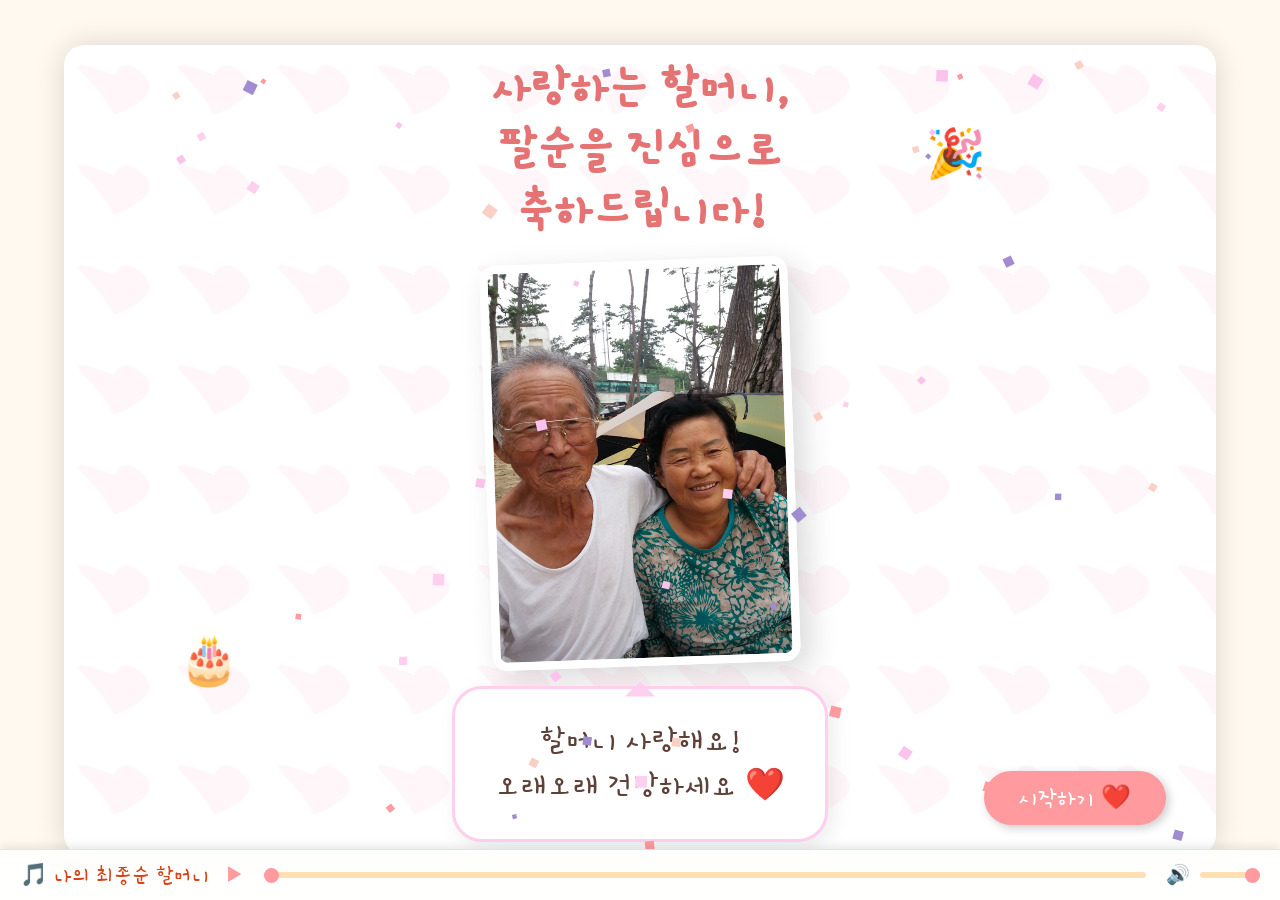
==== index.html @ 5b28b8ac "Add files via upload" ====
<!DOCTYPE html>
<html lang="ko">

<head>
    <meta charset="UTF-8">
    <meta name="viewport" content="width=device-width, initial-scale=1.0">
    <title>사랑하는 할머니의 팔순을 축하드립니다</title>
    <link rel="stylesheet" href="style.css">
</head>

<body>
    <div id="app">
        <!-- Intro -->
        <div class="page" id="intro">
            <div class="pictogram" style="top: 10%; right: 20%;">🎉</div>
            <div class="pictogram" style="bottom: 20%; left: 10%;">🎂</div>
            <h1>사랑하는 할머니,<br>팔순을 진심으로<br>축하드립니다!</h1>
            <div class="photo-container">
                <img src="img/1.jpg" alt="할머니 사진 메인">
            </div>
            <div class="speech-bubble">
                할머니 사랑해요! <br> 오래오래 건강하세요 ❤️
            </div>
        </div>

        <!-- Page 1 -->
        <div class="page">
            <div class="header">추억 하나</div>
            <div class="photo-container">
                <img src="img/2.jpg" alt="사진2">
                <div class="badge" style="top: 10%; right: 10%; transform: rotate(10deg);">사랑해요 ❤️</div>
            </div>
            <div class="speech-bubble">
                할머니의 환한 웃음이<br>저희에겐 가장 큰 행복이에요.
            </div>
            <div class="pictogram" style="top: 50px; right: 20px;">🌸</div>
        </div>

        <!-- Page 2 -->
        <div class="page">
            <div class="header">추억 둘</div>
            <div class="photo-container">
                <img src="img/3.jpg" alt="사진3">
                <img src="img/4.jpg" alt="사진4" style="margin-left: -20px; z-index: 2;">
                <div class="badge" style="bottom: 20%; left: 10%; transform: rotate(-5deg);">건강하세요 🌿</div>
            </div>
            <div class="speech-bubble">
                언제나 저희를 위해<br>기도해주시는 할머니,<br>감사합니다.
            </div>
        </div>

        <!-- Interstitial 1 -->
        <div class="page interstitial">
            <img src="img/watercolor_bouquet_1770448158924.png" class="illustration" alt="꽃다발">
            <div class="fancy-text">
                할머니의<br>모든 날들이<br>꽃처럼<br>아름답기를
            </div>
        </div>

        <!-- Page 3 -->
        <div class="page">
            <div class="header">소중한 시간</div>
            <div class="photo-container">
                <img src="img/5.jpg" alt="사진5">
            </div>
            <div class="speech-bubble">
                세상에서 제일 고운<br>우리 할머니 꽃길만 걸으세요!
            </div>
            <div class="pictogram" style="bottom: 100px; left: 20px;">🌹</div>
        </div>

        <!-- Page 4 -->
        <div class="page">
            <div class="header">사랑하는 가족과</div>
            <div class="photo-container">
                <img src="img/6.jpg" alt="사진6">
                <img src="img/7.jpg" alt="사진7" style="margin-left: -10px;">
            </div>
            <div class="speech-bubble">
                할머니 품처럼 따뜻한 곳은<br>세상 어디에도 없어요.
            </div>
        </div>

        <!-- Page 5 -->
        <div class="page">
            <div class="header">행복한 순간</div>
            <div class="photo-container">
                <img src="img/8.jpg" alt="사진8">
            </div>
            <div class="speech-bubble">
                팔순이라는 귀한 시간,<br>함께 할 수 있어 영광입니다.
            </div>
            <div class="pictogram" style="top: 15%; right: 10%;">🎁</div>
        </div>

        <!-- Page 6 -->
        <div class="page">
            <div class="photo-container">
                <img src="img/9.jpg" alt="사진9">
                <img src="img/10.jpg" alt="사진10">
            </div>
            <div class="speech-bubble">
                앞으로도 지금처럼<br>건강하고 즐겁게 지내세요.
            </div>
        </div>

        <!-- Page 7 -->
        <div class="page">
            <div class="photo-container">
                <img src="img/11.jpg" alt="사진11">
            </div>
            <div class="speech-bubble">
                할머니, 맛있는 거 많이 드시고<br>좋은 구경 많이 하러 가요!
            </div>
            <div class="pictogram" style="bottom: 150px; left: 10%;">✈️</div>
        </div>

        <!-- Page 8 -->
        <div class="page">
            <div class="photo-container">
                <img src="img/12.jpg" alt="사진12">
                <img src="img/13.jpg" alt="사진13">
            </div>
            <div class="speech-bubble">
                저희가 할머니께 받은 사랑<br>더 크게 보답할게요.
            </div>
        </div>

        <!-- Page 9 -->
        <div class="page">
            <div class="header">존경합니다</div>
            <div class="photo-container">
                <img src="img/15.jpg" alt="사진15">
            </div>
            <div class="speech-bubble">
                할머니의 지혜를<br>항상 본받고 싶어요.
            </div>
        </div>

        <!-- Page 10 -->
        <div class="page">
            <div class="photo-container">
                <img src="img/16.jpg" alt="사진16">
                <img src="img/17.jpg" alt="사진17" style="margin-top: 20px;">
            </div>
            <div class="speech-bubble">
                오래오래 저희 곁에<br>머물러 주세요.
            </div>
        </div>

        <!-- Interstitial 2 -->
        <div class="page interstitial">
            <img src="img/watercolor_sun_flowers_1770448140769.png" class="illustration" alt="햇살">
            <div class="fancy-text">
                따뜻한 햇살처럼<br>저희를 비춰주시는<br>할머니 사랑합니다
            </div>
        </div>

        <!-- Page 11 -->
        <div class="page">
            <div class="header">사랑합니다</div>
            <div class="photo-container">
                <img src="img/18.jpg" alt="사진18">
            </div>
            <div class="speech-bubble">
                할머니 사랑해요!<br>오늘 하루 가장 행복하세요.
            </div>
            <div class="pictogram" style="top: 20%; left: 10%;">❤️</div>
        </div>

        <!-- Page 12 -->
        <div class="page">
            <div class="photo-container">
                <img src="img/19.jpg" alt="사진19">
                <img src="img/20.jpg" alt="사진20" style="margin-left: -20px;">
                <div class="badge" style="top: 10%; left: 10%; transform: rotate(-10deg);">효도할게요 🙇</div>
            </div>
            <div class="speech-bubble">
                자나 깨나 자식 걱정,<br>이제는 저희가 호강시켜 드릴게요!
            </div>
        </div>

        <!-- Page 13 -->
        <div class="page">
            <div class="photo-container">
                <img src="img/21.jpg" alt="사진21">
                <img src="img/22.jpg" alt="사진22" style="margin-top: -10px;">
            </div>
            <div class="speech-bubble">
                할머니의 팔순을<br>가족 모두가 축하드려요!
            </div>
        </div>

        <!-- Page 14 -->
        <div class="page">
            <div class="photo-container">
                <img src="img/23.jpg" alt="사진23">
                <img src="img/24.jpg" alt="사진24">
            </div>
            <div class="speech-bubble">
                세상에서 제일 멋진<br>우리 할머니 최고!
            </div>
            <div class="pictogram" style="bottom: 50px; right: 50px;">👍</div>
        </div>

        <!-- Interstitial 3 -->
        <div class="page interstitial">
            <img src="img/watercolor_heart_love_1770448173517.png" class="illustration" alt="사랑">
            <div class="fancy-text">
                할머니의<br>사랑에<br>항상 감사드려요
            </div>
        </div>

        <!-- Interstitial 3 -->
        <div class="page interstitial">
            <img src="img/watercolor_heart_love_1770448173517.png" class="illustration" alt="사랑">
            <div class="fancy-text">
                할머니의<br>사랑에<br>항상 감사드려요
            </div>
        </div>

        <!-- Letter: Minah -->
        <div class="page">
            <div class="letter-section">
                <h2>사랑하는 민아가</h2>
                <p>
                    할머니 생신 축하드려요 ❤️<br>
                    저희 엄마 이모 삼촌들 낳아주셔서 감사하고<br>
                    오래오래 건강하세요!
                </p>
                <div class="letter-from">- 손녀 민아 올림 -</div>
            </div>
            <div class="pictogram" style="top: 20%; right: 10%;">🎂</div>
        </div>

        <!-- Letter: Dongjun -->
        <div class="page">
            <div class="letter-section">
                <h2>사랑하는 동준이가</h2>
                <p style="text-align: justify; font-size: 1.8rem;">
                    할머니! 동준입니다.<br><br>
                    글로 남기는 건 처음인 것 같아요. 막상 쓰려니 무슨 이야기를 해야 할까 싶어서 조금은 어렵네요.<br>
                    팔순 축하드려요. 생각보다 시간이 빨리 흘러서 벌써 지난 잔치로부터도 10년이 흘렀고, 저도 이제는 다 자라 성인이 되었어요.<br><br>
                    지금 생각해보니 옛날 어릴 적부터 있었던 추억들이 스쳐 지나가네요. 꼬마 때 앞마당에서 이것저것 구워먹으며 놀던 기억도, 포도봉봉 사러 동네 전체를 돌아다니던 기억도, 미꾸라지
                    잡으러 다니고 텃밭에서 고구마 캐던 기억도요.<br><br>
                    이런 소중한 경험들도 언제 다시 할 수 있을지는 모르겠지만, 앞으로도 다 같이 더 많은 추억을 쌓아가려면 늘 건강히 계셔야 해요. 모두가 서로 무탈히 지내야 웃으며 만나 즐겁게
                    무언가를 할 수 있을 테니까요.<br><br>
                    언젠가 힘이 들 땐 옛날의 추억들, 그리고 쌓아 갈 기억들을 생각해 주셨으면 좋겠어요. 심적으로 의지할 때도 있을 테고, 물리적으로 의지해야 할 때도 있겠지만, 그럴 때마다 저희는
                    할머니 편이라는 걸 기억해 주세요.<br><br>
                    다시 한 번 팔순 축하드리고, 늘 건강하시길 기원하겠습니다.
                </p>
                <div class="letter-from">- 손자 동준 올림 -</div>
            </div>
        </div>

        <!-- Letter: Juwon -->
        <div class="page">
            <div class="letter-section">
                <h2>사랑하는 주원이가</h2>
                <p>
                    할머니 여든 번째 생신을 진심으로 축하드려요!!<br>
                    앞으로도 지금처럼 밝게 웃으시고,<br>
                    맛있는 것도 많이 드시면서 매일매일 행복하게 보내셨으면 좋겠어요!!<br><br>
                    저도 할머니의 자랑스러운 손녀가 될 수 있도록 더 열심히 노력할게요.<br>
                    할머니도 건강하고 즐겁게 곁에 오래오래 계셔주세요!<br>
                    팔순 생신 축하드려요!!
                </p>
                <div class="letter-from">- 손녀 주원 올림 -</div>
            </div>
            <div class="pictogram" style="bottom: 20%; left: 10%;">🍀</div>
        </div>

        <!-- Letter: Juhyeop -->
        <div class="page">
            <div class="letter-section">
                <h2>사랑하는 주협이가</h2>
                <p>
                    할머니 팔순을 진심으로 축하드려요!<br>
                    항상 저희를 위해 기도해주시고 사랑해주셔서 감사합니다.<br>
                    앞으로는 자주 찾아뵙고 연락도 더 자주 드리는<br>
                    그런 살가운 손자가 되도록 노력할게요.<br>
                    아프지 마시고 오래오래 건강하세요!<br>
                    사랑합니다!!
                </p>
                <div class="letter-from">- 손자 주협 올림 -</div>
            </div>
            <div class="pictogram" style="top: 15%; right: 15%;">🎁</div>
        </div>

        <!-- Lyrics Page -->
        <div class="page">
            <div class="lyrics-container">
                <div class="album-art">
                    <div class="slideshow-wrapper">
                        <img id="slideImg1" src="img/1.jpg" class="active" alt="Album Art">
                        <img id="slideImg2" src="img/2.jpg" alt="Album Art Next">
                    </div>
                    <div class="vinyl-record"></div>
                </div>
                <div class="lyrics-scroll">
                    <h2>🎵 나의 최종순 할머니</h2>
                    <p class="lyrics-text">
                        최종순 우리 할머니 당신의 이름을 불러봅니다<br>
                        가장 높은 곳에서 순하게 피어난 한 송이 꽃처럼<br>
                        평생을 가족의 그늘이 되어주신 고마운 분<br>
                        어린 시절 나의 손을 잡고 걷던 그 골목길마다<br>
                        할머니의 따스한 숨결이 여전히 남아있네요<br>
                        세상 그 무엇보다 귀한 나의 최종순 할머니<br><br>

                        우리 엄마 정성으로 키워내고 또 우리를 품어주며<br>
                        당신의 계절은 언제나 우리를 향해 있었죠<br>
                        굽어버린 등 위로 내려앉은 팔십 년의 세월<br>
                        그 깊은 주름마다 우리가 받은 사랑이 담겨있네요<br>
                        모진 풍파 속에서도 미소를 잃지 않으셨던 당신은<br>
                        우리 가족의 가장 든든한 뿌리였습니다<br><br>

                        이제야 보입니다 당신의 뒷모습이<br>
                        희생이라는 단어로도 다 담지 못할 그 큰 사랑이<br><br>

                        할머니 우리 할머니 나의 최종순 할머니<br>
                        여든 번의 사계절을 묵묵히 지켜온 든든한 나무<br>
                        이제는 무거운 짐 모두 다 우리에게 맡기고<br>
                        오직 당신만을 위한 고운 봄날만 보내세요<br>
                        오래오래 우리 곁에 빛이 되어주세요 사랑합니다<br><br>

                        새벽같이 일어나 정성껏 지으신 따뜻한 밥상<br>
                        김이 모락모락 나는 그 온기가 그리울 때면<br>
                        할머니가 계신 곳으로 나의 마음이 먼저 달려가요<br>
                        당신이 가르쳐준 다정함으로 우리도 자라났죠<br>
                        세상 그 어떤 보석보다 빛나는 나의 할머니<br>
                        존재만으로도 우리에겐 큰 힘이 됩니다<br><br>

                        세월의 강을 건너 하얗게 변해버린 머릿결<br>
                        그건 당신이 치열하게 살아오신 영광의 훈장<br>
                        남은 생의 모든 날들은 우리가 가득 채워드릴게요<br>
                        슬픔은 멀리 기쁨은 아주 가까이 머물 수 있게<br><br>

                        할머니 우리 할머니 나의 최종순 할머니<br>
                        여든 번의 사계절을 묵묵히 지켜온 든든한 나무<br>
                        이제는 무거운 짐 모두 다 우리에게 맡기고<br>
                        오직 당신만을 위한 고운 봄날만 보내세요<br>
                        오래오래 우리 곁에 빛이 되어주세요 사랑합니다<br><br>

                        최종순 할머니 당신의 팔순을 진심으로 축하드려요<br>
                        건강하게 우리 곁에 계셔주세요<br>
                        정말 고맙습니다 그리고 사랑합니다
                    </p>
                </div>
            </div>
        </div>

        <!-- Outro -->
        <div class="page" id="outro">
            <div class="pictogram" style="top: 5%; left: 50%; transform: translateX(-50%);">💖</div>
            <h1>할머니,<br>생신 축하드려요!</h1>
            <div class="collage-container" id="collageContainer">
                <!-- Javascript will populate scattered images -->
            </div>
            <div class="speech-bubble" style="margin-top: 10px; z-index: 50; position: relative;">
                - 사랑하는 가족 일동 올림 -
            </div>
        </div>

        <div class="nav-buttons">
            <button id="prevBtn" style="display: none;">이전</button>
            <button id="nextBtn">시작하기 ❤️</button>
        </div>

        <audio id="bgMusic" loop>
            <source src="할머니.mp3" type="audio/mpeg">
        </audio>
    </div>

    <!-- Image Modal -->
    <div id="imageModal" class="modal">
        <span class="close-modal">&times;</span>
        <img class="modal-content" id="modalImg">
    </div>

    <div class="audio-player">
        <div class="player-info">
            <span class="player-title">🎵 나의 최종순 할머니</span>
        </div>
        <div class="player-controls">
            <button id="playerPlayBtn" class="control-btn">▶</button>
            <input type="range" id="progressBar" value="0" min="0" max="100" step="1">
            <span class="volume-icon">🔊</span>
            <input type="range" id="volumeBar" value="1" min="0" max="1" step="0.1">
        </div>
    </div>

    <script src="script.js"></script>
</body>

</html>
---- style.css ----
@import url('https://fonts.googleapis.com/css2?family=Gamja+Flower&family=Noto+Serif+KR:wght@400;700&display=swap');

:root {
    --primary-color: #ff9a9e;
    --secondary-color: #fecfef;
    --text-color: #5d4037;
    --bg-color: #fff9f0;
    --bubble-bg: #ffffff;
}

* {
    box-sizing: border-box;
    margin: 0;
    padding: 0;
}

body {
    font-family: 'Gamja Flower', cursive;
    background-color: var(--bg-color);
    color: var(--text-color);
    display: flex;
    justify-content: center;
    align-items: center;
    min-height: 100vh;
    margin: 0;
    overflow: hidden;
}

#app {
    width: 90vw;
    height: 90vh;
    max-width: 1200px;
    /* PC friendly */
    position: relative;
    background: white;
    box-shadow: 0 0 30px rgba(0, 0, 0, 0.15);
    border-radius: 20px;
    overflow: hidden;
    display: flex;
    flex-direction: column;
}

.page {
    position: absolute;
    top: 0;
    left: 0;
    width: 100%;
    height: 100%;
    padding: 40px;
    display: flex;
    flex-direction: row;
    /* Side by side on PC */
    justify-content: center;
    align-items: center;
    opacity: 0;
    pointer-events: none;
    transition: all 0.6s ease-in-out;
    background: url('data:image/svg+xml;utf8,<svg width="100" height="100" viewBox="0 0 100 100" xmlns="http://www.w3.org/2000/svg"><path d="M50 30 Q60 10 80 30 T50 70 Q40 50 20 30 T50 30" fill="%23fff0f5" opacity="0.6"/></svg>') repeat;
}

.page.active {
    opacity: 1;
    pointer-events: all;
    z-index: 10;
}

/* Header style for inside pages */
.header {
    position: absolute;
    top: 30px;
    left: 0;
    width: 100%;
    text-align: center;
    font-size: 2rem;
    color: #8d6e63;
    z-index: 5;
}

/* Flex item 1: Images */
.photo-container {
    flex: 1.2;
    height: 100%;
    display: flex;
    justify-content: center;
    align-items: center;
    position: relative;
}

.photo-container img {
    max-width: 90%;
    max-height: 70vh;
    /* Bigger on PC */
    object-fit: contain;
    border-radius: 15px;
    box-shadow: 10px 10px 30px rgba(0, 0, 0, 0.15);
    border: 8px solid white;
    transform: rotate(-2deg);
    transition: transform 0.3s;
}

.photo-container img:hover {
    transform: scale(1.02) rotate(0deg);
    z-index: 10;
}

.photo-container img:nth-child(2) {
    position: absolute;
    transform: rotate(3deg) translate(20px, 20px);
}

/* Flex item 2: Text/Speech Bubble */
.content-section {
    /* Removed flex properties from here */
    padding: 20px;
    position: relative;
}

/* We need to wrap text in a specific class in HTML or just target speech-bubble */
.speech-bubble {
    flex: 0.8;
    display: flex;
    flex-direction: column;
    justify-content: center;
    align-items: center;

    background: var(--bubble-bg);
    border-radius: 30px;
    padding: 30px 40px;
    margin-left: 30px;
    position: relative;
    box-shadow: 5px 5px 20px rgba(0, 0, 0, 0.08);
    font-size: 2.2rem;
    /* Even larger */
    line-height: 1.4;
    border: 4px solid var(--secondary-color);
    max-width: 50%;
    /* Wider bubbles */
    min-width: 350px;
    animation: float-bubble 4s ease-in-out infinite;
    /* Floating effect */
}

@keyframes float-bubble {
    0% {
        transform: translateY(0px) rotate(0deg);
    }

    50% {
        transform: translateY(-10px) rotate(1deg);
    }

    100% {
        transform: translateY(0px) rotate(0deg);
    }
}

.speech-bubble::after {
    content: '';
    position: absolute;
    top: 50%;
    left: -15px;
    /* Point to left (image) */
    transform: translateY(-50%);
    border-width: 15px 15px 15px 0;
    border-style: solid;
    border-color: transparent var(--secondary-color) transparent transparent;
    border-left: 0;
}

/* Letter Style */
.letter-section {
    width: 80%;
    height: 80%;
    background: #fffdf5;
    border: 2px dashed #d7ccc8;
    padding: 40px;
    overflow-y: auto;
    /* Allow scrolling for long letters */
    font-family: 'Gamja Flower', cursive;
    font-size: 2rem;
    line-height: 1.8;
    text-align: left;
    box-shadow: 10px 10px 0px rgba(0, 0, 0, 0.05);
    position: relative;
}

.letter-section h2 {
    border-bottom: 2px solid #ffccbc;
    display: inline-block;
    margin-bottom: 20px;
    font-family: 'Noto Serif KR', serif;
    color: #5d4037;
    font-size: 2.5rem;
}

.letter-from {
    text-align: right;
    margin-top: 30px;
    font-size: 2.2rem;
    color: #8d6e63;
}

/* Specific overrides for Intro/Outro centered layout */
#intro,
#outro {
    flex-direction: column;
    text-align: center;
    justify-content: center;
    /* Center vertically */
    padding: 20px;
}

#intro h1,
#outro h1 {
    font-size: 3rem;
    /* Slightly smaller */
    margin-bottom: 10px;
    z-index: 20;
    /* Ensure text is above image */
    position: relative;
    text-shadow: 2px 2px 0px white;
    /* Readability */
}

#intro .photo-container,
#outro .photo-container {
    flex: unset;
    height: 45vh;
    /* Reduced from 50vh */
    width: 100%;
    margin: 10px 0;
    z-index: 5;
    /* Lower than text */
}

#intro .photo-container img,
#outro .photo-container img {
    max-height: 100%;
    max-width: 90%;
    object-fit: contain;
}

#intro .speech-bubble,
#outro .speech-bubble {
    flex: unset;
    width: auto;
    max-width: 90%;
    margin-left: 0;
    font-size: 2rem;
    animation: float-bubble 5s ease-in-out infinite alternate;
    z-index: 20;
    /* Ensure text is above image */
    margin-top: 10px;
    border: 3px solid var(--secondary-color);
}

#intro .speech-bubble::after,
#outro .speech-bubble::after {
    top: -15px;
    left: 50%;
    transform: translateX(-50%) rotate(90deg);
    /* Point up */
    border-width: 15px 15px 15px 0;
}

/* Badge Style (Small word bubbles) */
.badge {
    position: absolute;
    background: white;
    padding: 8px 15px;
    border-radius: 20px;
    font-family: 'Gamja Flower', cursive;
    font-weight: bold;
    color: #d84315;
    box-shadow: 2px 2px 5px rgba(0, 0, 0, 0.2);
    z-index: 15;
    font-size: 1.4rem;
    border: 2px solid #ffccbc;
    animation: bounce 2s infinite;
}

@keyframes bounce {

    0%,
    20%,
    50%,
    80%,
    100% {
        transform: translateY(0);
    }

    40% {
        transform: translateY(-10px);
    }

    60% {
        transform: translateY(-5px);
    }
}

canvas#confetti {
    position: absolute;
    top: 0;
    left: 0;
    width: 100%;
    height: 100%;
    pointer-events: none;
    z-index: 50;
}

/* Interstitial Page Style */
.interstitial {
    background: linear-gradient(120deg, #fdfbfb 0%, #ebedee 100%);
    flex-direction: column !important;
    /* Force column */
    justify-content: center;
}

.illustration {
    max-width: 80%;
    max-height: 40vh;
    margin-bottom: 20px;
    filter: drop-shadow(0 5px 15px rgba(0, 0, 0, 0.1));
    animation: pulse 3s infinite ease-in-out;
}

.fancy-text {
    font-size: 3rem;
    font-family: 'Noto Serif KR', serif;
    color: #5d4037;
    line-height: 1.4;
    text-shadow: 2px 2px 4px rgba(0, 0, 0, 0.1);
    background: -webkit-linear-gradient(#fad0c4, #ffd1ff);
    -webkit-background-clip: text;
    -webkit-text-fill-color: transparent;
    /* Gradient text */
    text-shadow: none;
    /* Reset shadow for gradient text */
    font-weight: bold;
    position: relative;
    z-index: 10;
}

/* Add a stroke to make gradient text readable if needed, or just use solid color */
.fancy-text {
    -webkit-text-stroke: 1px #d84315;
}

@keyframes pulse {
    0% {
        transform: scale(1);
    }

    50% {
        transform: scale(1.1);
    }

    100% {
        transform: scale(1);
    }
}

h1 {
    font-size: 3.5rem;
    margin-bottom: 10px;
    color: #e57373;
    text-shadow: 2px 2px 0px white;
}

.nav-buttons {
    position: absolute;
    bottom: 30px;
    right: 50px;
    left: auto;
    width: auto;
    gap: 20px;
    display: flex;
    z-index: 20;
}

button {
    background: var(--primary-color);
    color: white;
    border: none;
    padding: 12px 35px;
    font-size: 1.5rem;
    border-radius: 50px;
    cursor: pointer;
    font-family: 'Gamja Flower', cursive;
    box-shadow: 3px 3px 10px rgba(0, 0, 0, 0.2);
    transition: all 0.2s;
}

button:hover {
    transform: translateY(-3px);
    box-shadow: 3px 6px 15px rgba(0, 0, 0, 0.3);
}

.pictogram {
    font-size: 3rem;
    position: absolute;
    animation: float 3s ease-in-out infinite;
    z-index: 1;
}

/* Mobile Responsive */
@media (max-width: 768px) {
    #app {
        width: 100%;
        height: 100vh;
        border-radius: 0;
    }

    .page {
        flex-direction: column;
        padding: 20px;
    }

    .photo-container {
        flex: unset;
        height: 45vh;
        width: 100%;
    }

    .photo-container img {
        max-height: 40vh;
    }

    .speech-bubble {
        flex: unset;
        width: 90%;
        max-width: 90%;
        margin-left: 0;
        margin-top: 20px;
        font-size: 1.4rem;
        min-width: unset;
    }

    .speech-bubble::after {
        top: -15px;
        left: 50%;
        transform: translateX(-50%) rotate(90deg);
        /* Point up */
        border-width: 15px 15px 15px 0;
        /* Reset */
    }

    .nav-buttons {
        width: 100%;
        left: 0;
        bottom: 20px;
        justify-content: center;
        padding: 0 20px;
        right: auto;
    }

    h1 {
        font-size: 2.5rem;
    }
}

/* Audio Player */
.audio-player {
    position: fixed;
    bottom: 0;
    left: 0;
    width: 100%;
    background: rgba(255, 255, 255, 0.9);
    backdrop-filter: blur(5px);
    padding: 10px 20px;
    display: flex;
    justify-content: space-between;
    align-items: center;
    box-shadow: 0 -2px 10px rgba(0, 0, 0, 0.1);
    z-index: 100;
    border-top: 1px solid #ffd1ff;
    flex-wrap: wrap;
    /* allow wrapping on small mobile */
}

.player-title {
    font-family: 'Gamja Flower', cursive;
    font-size: 1.4rem;
    color: #d84315;
    margin-right: 15px;
    white-space: nowrap;
}

.player-controls {
    display: flex;
    align-items: center;
    flex-grow: 1;
    gap: 10px;
}

.control-btn {
    background: none;
    border: none;
    font-size: 1.5rem;
    color: var(--primary-color);
    cursor: pointer;
    box-shadow: none;
    padding: 0;
}

.control-btn:hover {
    transform: scale(1.1);
    box-shadow: none;
}

input[type=range] {
    -webkit-appearance: none;
    height: 6px;
    background: #ffe0b2;
    border-radius: 5px;
    outline: none;
    cursor: pointer;
}

input[type=range]::-webkit-slider-thumb {
    -webkit-appearance: none;
    width: 15px;
    height: 15px;
    background: var(--primary-color);
    border-radius: 50%;
    cursor: pointer;
}

#progressBar {
    flex-grow: 1;
    margin: 0 10px;
}

#volumeBar {
    width: 60px;
}

.volume-icon {
    font-size: 1.2rem;
}

@media (max-width: 600px) {
    .audio-player {
        padding-bottom: 20px;
        /* Safe area for swipe bar */
        justify-content: center;
    }

}

/* Lyrics Page Styles */
.lyrics-container {
    display: flex;
    width: 90%;
    height: 80%;
    background: white;
    border-radius: 20px;
    box-shadow: 0 10px 30px rgba(0, 0, 0, 0.1);
    overflow: hidden;
    position: relative;
    border: 1px solid #eee;
}

.album-art {
    flex: 1;
    background: #fdfbfb;
    display: flex;
    justify-content: center;
    align-items: center;
    position: relative;
    padding: 20px;
    flex-direction: column;
}

.album-art img {
    width: 250px;
    height: 250px;
    border-radius: 10px;
    box-shadow: 0 5px 15px rgba(0, 0, 0, 0.2);
    z-index: 2;
    object-fit: cover;
}

.vinyl-record {
    width: 240px;
    height: 240px;
    background: #333;
    border-radius: 50%;
    position: absolute;
    top: 50%;
    left: 55%;
    /* Stick out a bit */
    transform: translate(-50%, -50%);
    z-index: 1;
    border: 5px solid #111;
    background: repeating-radial-gradient(#333,
            #333 10px,
            #444 11px,
            #444 12px);
    animation: spin 5s linear infinite;
}

@keyframes spin {
    0% {
        transform: translate(-50%, -50%) rotate(0deg);
    }

    100% {
        transform: translate(-50%, -50%) rotate(360deg);
    }
}

.lyrics-scroll {
    flex: 1;
    padding: 30px;
    overflow-y: auto;
    background: #fffdf5;
    text-align: center;
    position: relative;
}

.lyrics-scroll h2 {
    font-family: 'Gamja Flower', cursive;
    color: #d84315;
    margin-bottom: 20px;
    font-size: 2.5rem;
    position: sticky;
    top: 0;
    background: rgba(255, 253, 245, 0.95);
    /* More opaque */
    backdrop-filter: blur(5px);
    padding: 15px 0;
    z-index: 10;
    border-bottom: 2px solid #ffe0b2;
    text-shadow: 1px 1px 2px rgba(0, 0, 0, 0.1);
}

.lyrics-text {
    font-family: 'Noto Serif KR', serif;
    font-size: 1.2rem;
    line-height: 2;
    /* More breathing room */
    color: #555;
    padding-top: 10px;
}

/* Slideshow Wrapper */
.slideshow-wrapper {
    position: relative;
    width: 250px;
    height: 250px;
    z-index: 2;
}

.slideshow-wrapper img {
    position: absolute;
    top: 0;
    left: 0;
    width: 100%;
    height: 100%;
    border-radius: 10px;
    box-shadow: 0 5px 15px rgba(0, 0, 0, 0.2);
    object-fit: cover;
    transition: opacity 1.5s ease-in-out;
    /* Smooth dissolve */
    opacity: 0;
}

.slideshow-wrapper img.active {
    opacity: 1;
}

/* Outro Collage Styles: Scattered Pile */
.collage-container {
    position: relative;
    width: 100%;
    height: 60vh;
    margin: 20px 0;
    border-radius: 15px;
    overflow: hidden;
    /* Keep inside container */
    background: rgba(255, 255, 255, 0.3);
    /* Slight bg to see boundaries */
}

.collage-photo {
    position: absolute;
    width: 120px;
    height: auto;
    border: 5px solid white;
    box-shadow: 2px 2px 10px rgba(0, 0, 0, 0.2);
    cursor: pointer;
    transition: transform 0.3s ease, z-index 0.3s;
    user-select: none;
}

.collage-photo:hover {
    transform: scale(1.2) rotate(0deg) !important;
    z-index: 100 !important;
    box-shadow: 5px 10px 20px rgba(0, 0, 0, 0.3);
}

/* Modal Styles */
.modal {
    display: none;
    position: fixed;
    z-index: 2000;
    padding-top: 50px;
    left: 0;
    top: 0;
    width: 100%;
    height: 100%;
    overflow: auto;
    background-color: rgba(0, 0, 0, 0.8);
    backdrop-filter: blur(5px);
}

.modal-content {
    margin: auto;
    display: block;
    max-width: 90%;
    max-height: 90%;
    border-radius: 10px;
    box-shadow: 0 0 20px rgba(255, 255, 255, 0.2);
    animation: zoomIn 0.3s;
}

.close-modal {
    position: absolute;
    top: 20px;
    right: 35px;
    color: #f1f1f1;
    font-size: 40px;
    font-weight: bold;
    cursor: pointer;
    z-index: 2001;
}

@keyframes zoomIn {
    from {
        transform: scale(0)
    }

    to {
        transform: scale(1)
    }
}

/* Mobile Collage */
@media (max-width: 768px) {
    .slideshow-wrapper {
        width: 120px;
        height: 120px;
    }

    .collage-photo {
        width: 80px;
        border-width: 3px;
    }
}

@media (max-width: 768px) {
    .lyrics-container {
        flex-direction: column;
    }

    .album-art {
        flex: 0 0 200px;
        padding: 10px;
    }

    .album-art img {
        width: 120px;
        height: 120px;
    }

    .vinyl-record {
        width: 110px;
        height: 110px;
        left: 60%;
    }

    .lyrics-scroll {
        padding: 20px;
    }
}
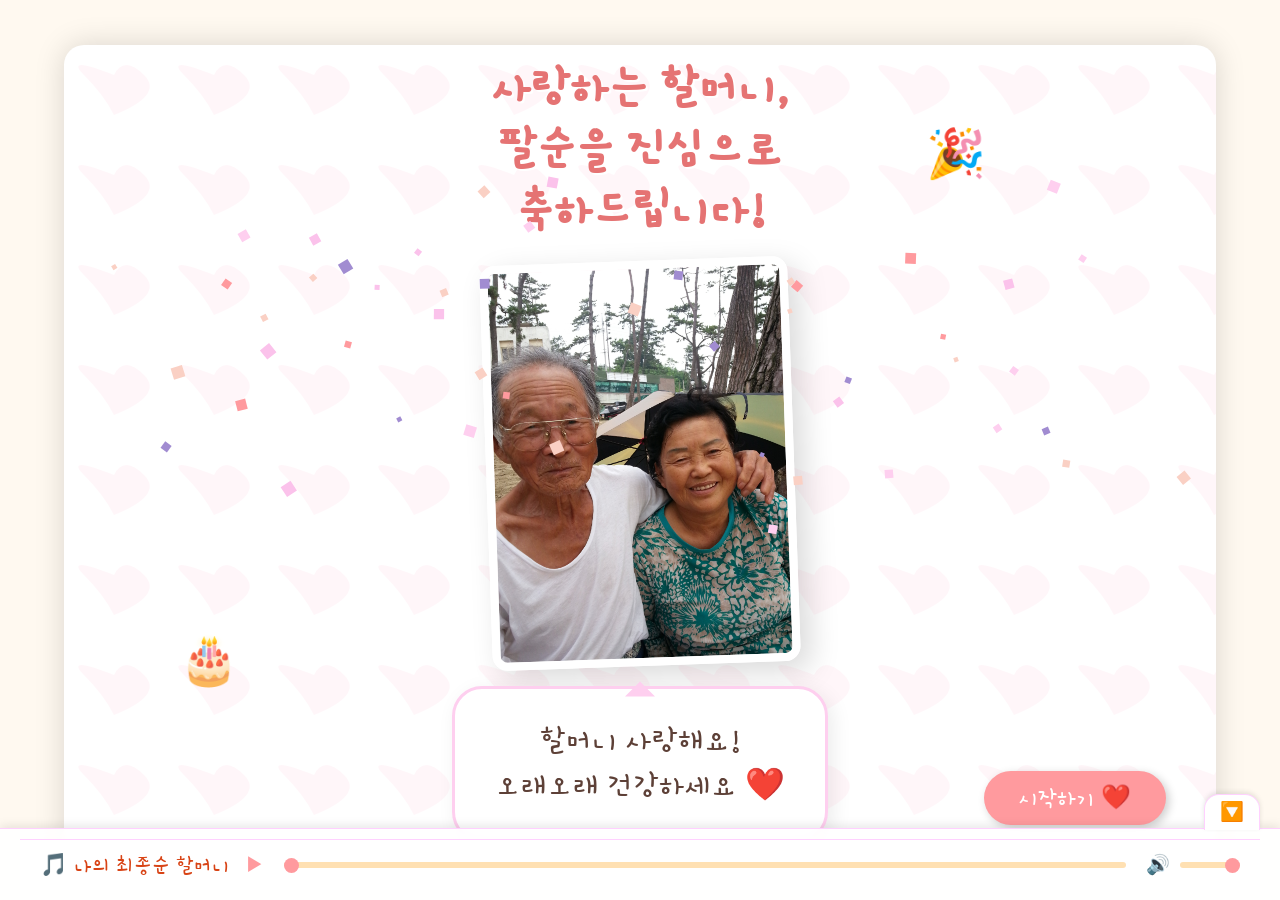
==== commit bf23dd5e: "Add files via upload" ====
--- a/index.html
+++ b/index.html
@@ -377,15 +377,18 @@
         <img class="modal-content" id="modalImg">
     </div>
 
-    <div class="audio-player">
-        <div class="player-info">
-            <span class="player-title">🎵 나의 최종순 할머니</span>
-        </div>
-        <div class="player-controls">
-            <button id="playerPlayBtn" class="control-btn">▶</button>
-            <input type="range" id="progressBar" value="0" min="0" max="100" step="1">
-            <span class="volume-icon">🔊</span>
-            <input type="range" id="volumeBar" value="1" min="0" max="1" step="0.1">
+    <div class="audio-player" id="audioPlayer">
+        <button class="toggle-player-btn" id="togglePlayerBtn">🔽</button>
+        <div class="player-content-wrapper">
+            <div class="player-info">
+                <span class="player-title">🎵 나의 최종순 할머니</span>
+            </div>
+            <div class="player-controls">
+                <button id="playerPlayBtn" class="control-btn">▶</button>
+                <input type="range" id="progressBar" value="0" min="0" max="100" step="1">
+                <span class="volume-icon">🔊</span>
+                <input type="range" id="volumeBar" value="1" min="0" max="1" step="0.1">
+            </div>
         </div>
     </div>
 
--- a/style.css
+++ b/style.css
@@ -469,13 +469,60 @@
     backdrop-filter: blur(5px);
     padding: 10px 20px;
     display: flex;
-    justify-content: space-between;
-    align-items: center;
+    flex-direction: column;
     box-shadow: 0 -2px 10px rgba(0, 0, 0, 0.1);
     z-index: 100;
     border-top: 1px solid #ffd1ff;
+    transition: transform 0.3s ease-in-out;
+}
+
+.audio-player.minimized {
+    transform: translateY(calc(100% - 30px));
+    /* Hide most of it, leave tab */
+    padding: 0;
+    background: transparent;
+    border: none;
+    box-shadow: none;
+    pointer-events: none;
+    /* Let clicks pass through empty space */
+}
+
+/* Wrapper to hold content */
+.player-content-wrapper {
+    display: flex;
+    justify-content: space-between;
+    align-items: center;
     flex-wrap: wrap;
-    /* allow wrapping on small mobile */
+    width: 100%;
+    pointer-events: auto;
+    /* Re-enable clicks */
+    background: rgba(255, 255, 255, 0.95);
+    padding: 10px 20px;
+    border-top: 1px solid #ffd1ff;
+}
+
+.toggle-player-btn {
+    position: absolute;
+    top: -35px;
+    right: 20px;
+    background: white;
+    border: 1px solid #ffd1ff;
+    border-bottom: none;
+    padding: 5px 15px;
+    border-radius: 15px 15px 0 0;
+    cursor: pointer;
+    font-size: 1.2rem;
+    box-shadow: 0 -2px 5px rgba(0, 0, 0, 0.1);
+    z-index: 101;
+    pointer-events: auto;
+    transition: background 0.2s;
+}
+
+.audio-player.minimized .toggle-player-btn {
+    top: -35px;
+    /* Stay visible */
+    background: #fff0f5;
+    /* Highlight when minimized */
 }
 
 .player-title {
@@ -510,6 +557,7 @@
 
 input[type=range] {
     -webkit-appearance: none;
+    appearance: none;
     height: 6px;
     background: #ffe0b2;
     border-radius: 5px;
@@ -519,6 +567,7 @@
 
 input[type=range]::-webkit-slider-thumb {
     -webkit-appearance: none;
+    appearance: none;
     width: 15px;
     height: 15px;
     background: var(--primary-color);
@@ -541,11 +590,27 @@
 
 @media (max-width: 600px) {
     .audio-player {
+        justify-content: center;
+    }
+
+    .player-content-wrapper {
+        justify-content: center;
         padding-bottom: 20px;
-        /* Safe area for swipe bar */
-        justify-content: center;
-    }
-
+    }
+
+    .player-controls {
+        width: 100%;
+        margin-top: 5px;
+    }
+
+    /* Add padding to body or nav-buttons to account for player height */
+    .nav-buttons {
+        bottom: 90px;
+        /* Push buttons up so they are above the player */
+        transition: bottom 0.3s;
+    }
+
+    /* When minimized, nav buttons can go lower? Optional */
 }
 
 /* Lyrics Page Styles */
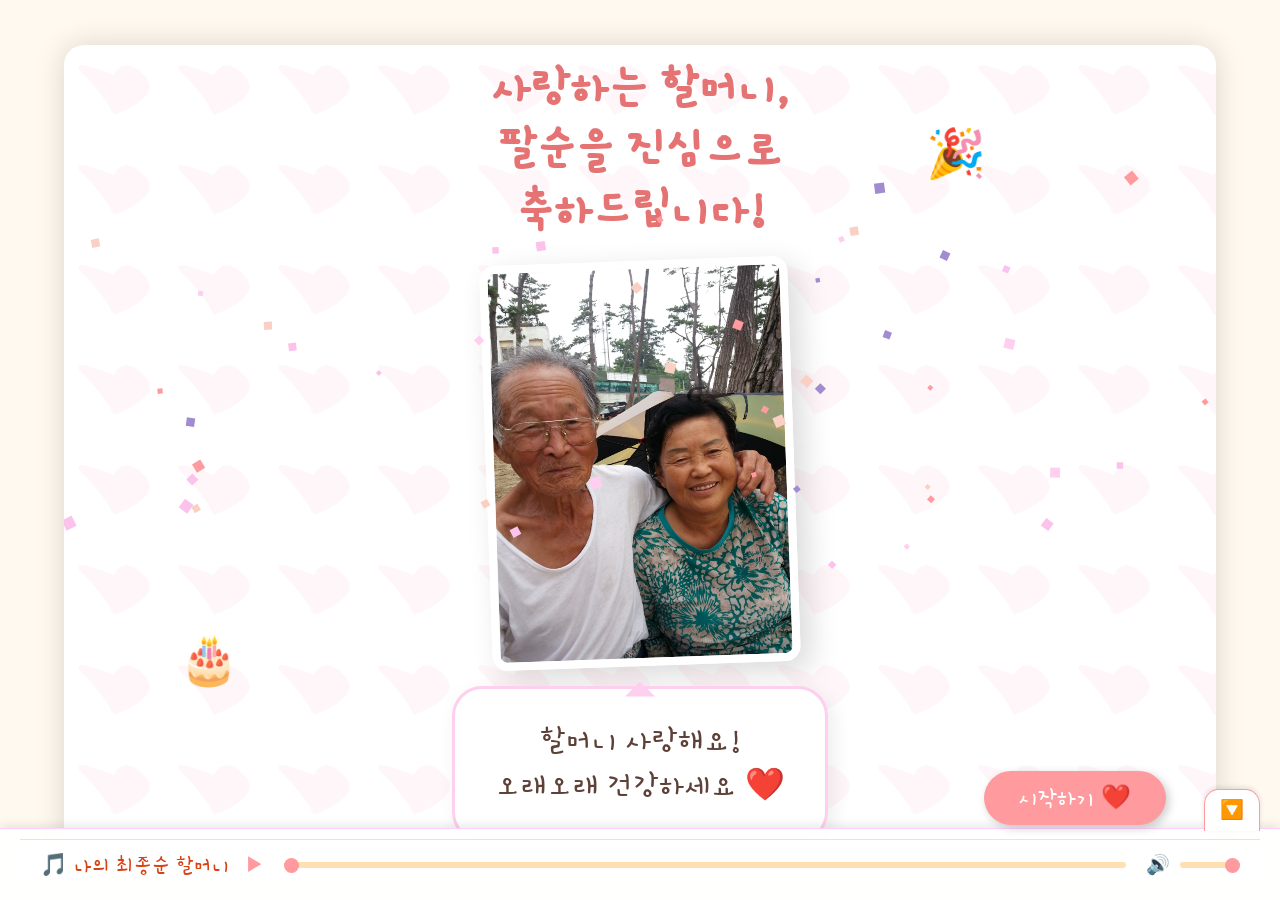
==== commit 264cfa40: "Add files via upload" ====
--- a/index.html
+++ b/index.html
@@ -211,13 +211,7 @@
             </div>
         </div>
 
-        <!-- Interstitial 3 -->
-        <div class="page interstitial">
-            <img src="img/watercolor_heart_love_1770448173517.png" class="illustration" alt="사랑">
-            <div class="fancy-text">
-                할머니의<br>사랑에<br>항상 감사드려요
-            </div>
-        </div>
+
 
         <!-- Letter: Minah -->
         <div class="page">
@@ -378,7 +372,7 @@
     </div>
 
     <div class="audio-player" id="audioPlayer">
-        <button class="toggle-player-btn" id="togglePlayerBtn">🔽</button>
+        <button class="toggle-player-btn" id="togglePlayerBtn" onclick="toggleAudioPlayer()">🔽</button>
         <div class="player-content-wrapper">
             <div class="player-info">
                 <span class="player-title">🎵 나의 최종순 할머니</span>
--- a/style.css
+++ b/style.css
@@ -304,7 +304,7 @@
     left: 0;
     width: 100%;
     height: 100%;
-    pointer-events: none;
+    pointer-events: none !important;
     z-index: 50;
 }
 
@@ -375,7 +375,8 @@
     width: auto;
     gap: 20px;
     display: flex;
-    z-index: 20;
+    z-index: 2000;
+    pointer-events: auto;
 }
 
 button {
@@ -457,6 +458,26 @@
     h1 {
         font-size: 2.5rem;
     }
+
+    /* Mobile Letter Section Fix */
+    .letter-section {
+        width: 90%;
+        padding: 20px;
+        font-size: 1.2rem;
+        /* Reduced from 2rem */
+        line-height: 1.6;
+    }
+
+    .letter-section h2 {
+        font-size: 1.5rem;
+        /* Reduced from 2.5rem */
+        margin-bottom: 15px;
+    }
+
+    .letter-from {
+        font-size: 1.3rem;
+        margin-top: 20px;
+    }
 }
 
 /* Audio Player */
@@ -503,26 +524,35 @@
 
 .toggle-player-btn {
     position: absolute;
-    top: -35px;
+    top: -40px;
+    /* More distinct */
     right: 20px;
     background: white;
-    border: 1px solid #ffd1ff;
+    border: 1px solid #ff9a9e;
+    /* Pink border */
     border-bottom: none;
-    padding: 5px 15px;
+    padding: 8px 15px;
+    /* Bigger touch target */
     border-radius: 15px 15px 0 0;
     cursor: pointer;
     font-size: 1.2rem;
     box-shadow: 0 -2px 5px rgba(0, 0, 0, 0.1);
-    z-index: 101;
+    z-index: 2002;
+    /* Extremely high z-index */
     pointer-events: auto;
-    transition: background 0.2s;
+    transition: background 0.2s, transform 0.2s;
+}
+
+.toggle-player-btn:hover {
+    background: #fff0f5;
+    transform: translateY(-2px);
 }
 
 .audio-player.minimized .toggle-player-btn {
-    top: -35px;
+    top: -40px;
     /* Stay visible */
-    background: #fff0f5;
-    /* Highlight when minimized */
+    background: #ffebee;
+    /* Different color when minimized */
 }
 
 .player-title {
@@ -603,14 +633,20 @@
         margin-top: 5px;
     }
 
-    /* Add padding to body or nav-buttons to account for player height */
+    /* Move buttons WAY up to avoid overlap */
     .nav-buttons {
-        bottom: 90px;
-        /* Push buttons up so they are above the player */
-        transition: bottom 0.3s;
-    }
-
-    /* When minimized, nav buttons can go lower? Optional */
+        bottom: 120px !important;
+        z-index: 2002 !important;
+        /* Ensure on top */
+    }
+
+    /* Ensure toggle button is clickable */
+    .toggle-player-btn {
+        width: 50px;
+        /* Larger hit area */
+        height: 40px;
+        font-size: 1.5rem;
+    }
 }
 
 /* Lyrics Page Styles */
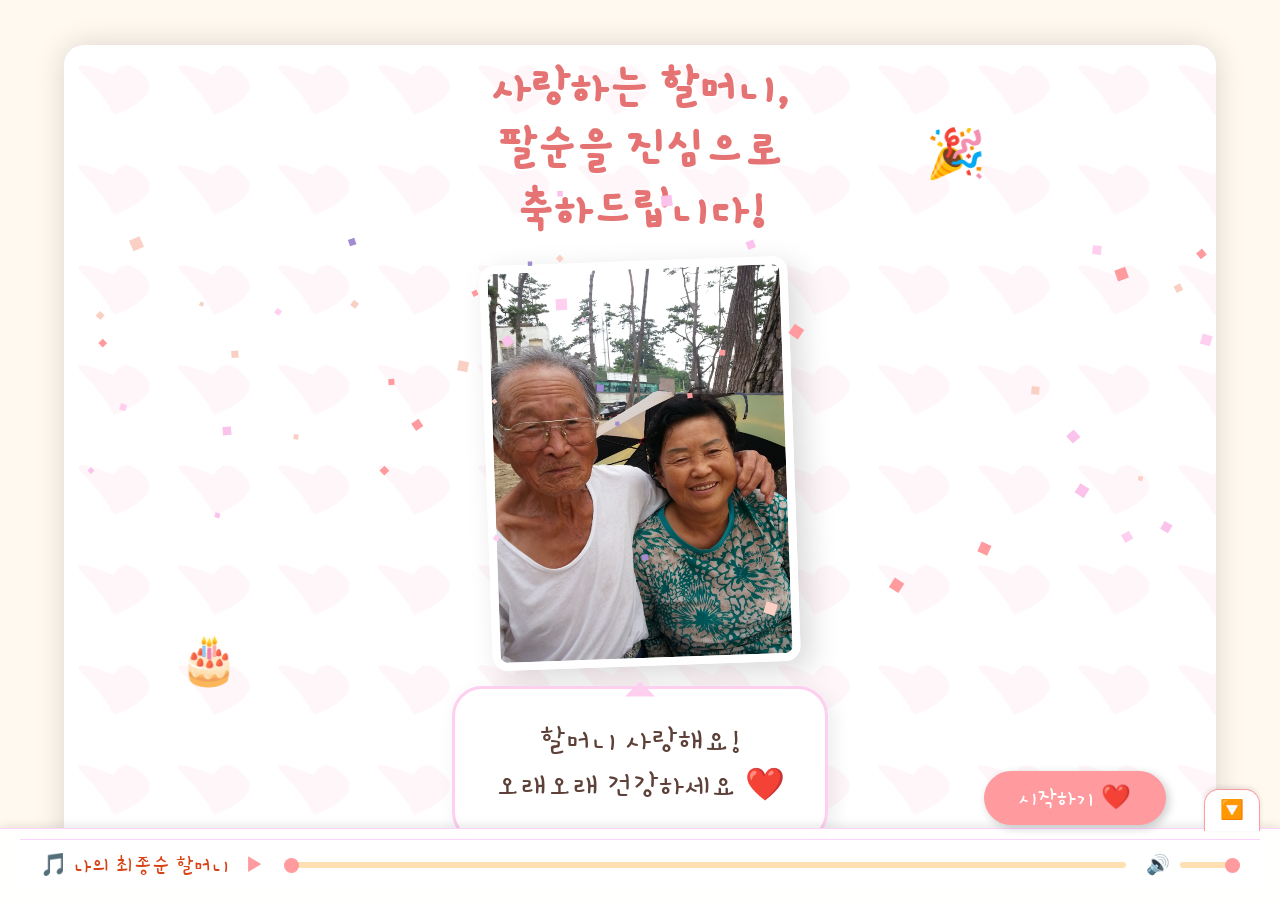
==== commit f3775528: "Add files via upload" ====
--- a/index.html
+++ b/index.html
@@ -5,7 +5,7 @@
     <meta charset="UTF-8">
     <meta name="viewport" content="width=device-width, initial-scale=1.0">
     <title>사랑하는 할머니의 팔순을 축하드립니다</title>
-    <link rel="stylesheet" href="style.css">
+    <link rel="stylesheet" href="style.css?v=2">
 </head>
 
 <body>
